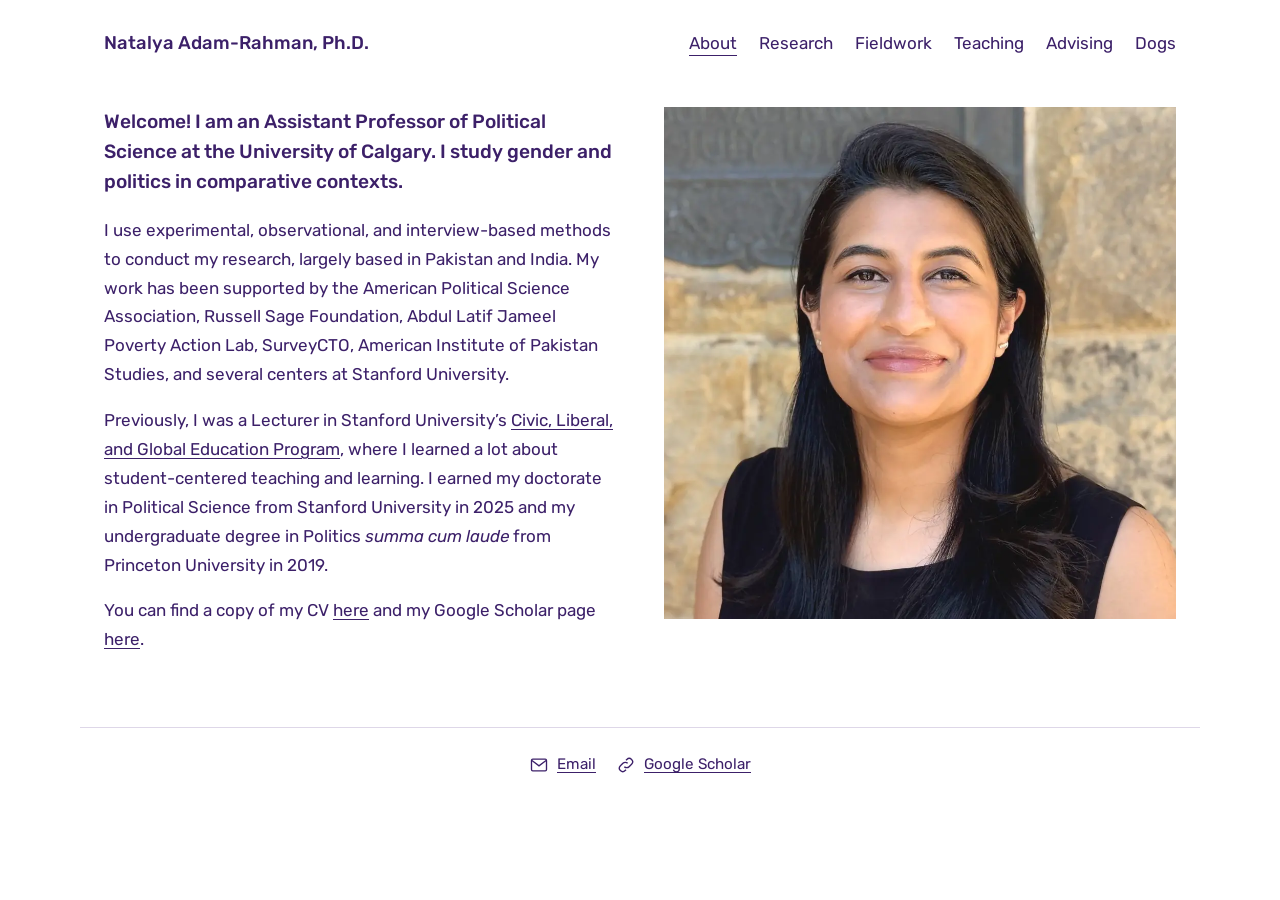
==== index.html @ b10420fa "Add files via upload" ====
<!doctype html>
<html lang="en">
<head>
  <meta charset="utf-8">
  <meta name="viewport" content="width=device-width, initial-scale=1">
  <title>Natalya Adam-Rahman, Ph.D.</title>
  <meta name="description" content="Natalya Adam-Rahman is an Assistant Professor of Political Science at the University of Calgary who studies gender and politics in comparative contexts.">
  <link rel="preconnect" href="https://fonts.googleapis.com">
  <link rel="preconnect" href="https://fonts.gstatic.com" crossorigin>
  <link rel="stylesheet" href="https://fonts.googleapis.com/css2?family=Rubik:wght@400;500&display=swap">
  <link rel="stylesheet" href="/assets/style.css">
</head>
<body>
  <a class="skip" href="#main">Skip to content</a>
  <header class="site">
    <a class="brand" href="/">Natalya Adam-Rahman, Ph.D.</a>
    <nav aria-label="Main">
      <ul>
        <li><a href="/" aria-current="page">About</a></li>
        <li><a href="/research/">Research</a></li>
        <li><a href="/fieldwork/">Fieldwork</a></li>
        <li><a href="/teaching/">Teaching</a></li>
        <li><a href="/advising/">Advising</a></li>
        <li><a href="/dogs/">Dogs</a></li>
      </ul>
    </nav>
  </header>
  <main id="main">
    <div class="about">
      <div class="text">
        <p class="lead">Welcome! I am an Assistant Professor of Political Science at the University of Calgary. I study gender and politics in comparative contexts.</p>
        <p>I use experimental, observational, and interview-based methods to conduct my research, largely based in Pakistan and India. My work has been supported by the American Political Science Association, Russell Sage Foundation, Abdul Latif Jameel Poverty Action Lab, SurveyCTO, American Institute of Pakistan Studies, and several centers at Stanford University.</p>
        <p>Previously, I was a Lecturer in Stanford University&rsquo;s <a href="https://college.stanford.edu/">Civic, Liberal, and Global Education Program</a>, where I learned a lot about student-centered teaching and learning. I earned my doctorate in Political Science from Stanford University in 2025 and my undergraduate degree in Politics <em>summa cum laude</em> from Princeton University in 2019.</p>
        <p>You can find a copy of my CV <a href="https://www.dropbox.com/scl/fi/oqahbxk9huhnshwngctyp/Natalya_CV_website.pdf?rlkey=xr1js6tplmu07tyn7t1gfaid4&amp;dl=0">here</a> and my Google Scholar page <a href="https://scholar.google.com/citations?hl=en&amp;user=ptAdw9YAAAAJ">here</a>.</p>
      </div>
      <figure style="margin:0">
        <img src="/images/about/headshot.webp" width="1000" height="1000" alt="Headshot of Natalya Adam-Rahman, smiling, in front of a stone wall">
      </figure>
    </div>
  </main>
  <footer class="site">
    <a href="mailto:natalya.adamrahman@ucalgary.ca" aria-label="Email Natalya">
      <svg viewBox="0 0 24 24" aria-hidden="true"><rect x="3" y="5" width="18" height="14" rx="1.5"/><path d="M3.5 6.5 12 13l8.5-6.5"/></svg>
      <span>Email</span></a>
    <a href="https://scholar.google.com/citations?hl=en&user=ptAdw9YAAAAJ" aria-label="Google Scholar profile">
      <svg viewBox="0 0 24 24" aria-hidden="true"><path d="M10 14a4 4 0 0 0 5.7 0l3-3a4 4 0 0 0-5.7-5.7l-1 1"/><path d="M14 10a4 4 0 0 0-5.7 0l-3 3A4 4 0 0 0 11 18.7l1-1"/></svg>
      <span>Google Scholar</span></a>
  </footer>
</body>
</html>
---- assets/style.css ----
:root {
  --ink: #3c2069;
  --ink-soft: #6b5a8a;
  --rule: #ded7e8;
  --bg: #ffffff;
}
@media (prefers-color-scheme: dark) {
  :root { --ink: #e6defa; --ink-soft: #b5a8d3; --rule: #3a2f57; --bg: #17111f; }
}
* { box-sizing: border-box; }
html { -webkit-text-size-adjust: 100%; }
body {
  margin: 0; background: var(--bg); color: var(--ink);
  font-family: "Rubik", system-ui, -apple-system, "Segoe UI", Roboto, sans-serif;
  font-size: 1.0625rem; line-height: 1.7;
}
a { color: var(--ink); text-underline-offset: 3px; text-decoration-thickness: 1px; }
a:hover { text-decoration-thickness: 2px; }
.skip { position: absolute; left: -999px; }
.skip:focus { left: 16px; top: 8px; background: var(--bg); padding: 6px 10px; z-index: 10; }

header.site {
  max-width: 1120px; margin: 0 auto; padding: 28px 24px 8px;
  display: flex; flex-wrap: wrap; align-items: baseline; justify-content: space-between; gap: 8px 32px;
}
.brand { font-weight: 500; font-size: 1.15rem; text-decoration: none; }
nav ul { list-style: none; margin: 0; padding: 0; display: flex; flex-wrap: wrap; gap: 4px 22px; }
nav a { text-decoration: none; padding: 2px 0; border-bottom: 1px solid transparent; }
nav a:hover { border-bottom-color: var(--ink); }
nav a[aria-current="page"] { border-bottom-color: var(--ink); }

main { max-width: 1120px; margin: 0 auto; padding: 40px 24px 56px; }

/* About */
.about { display: grid; grid-template-columns: 1fr 1fr; gap: 48px; align-items: start; }
.about .lead { font-weight: 500; font-size: 1.2rem; line-height: 1.55; margin-top: 0; }
.about img { width: 100%; height: auto; display: block; }
@media (max-width: 760px) {
  .about { grid-template-columns: 1fr; gap: 24px; }
  .about figure { order: -1; }
}

/* Research / lists */
.prose { max-width: 760px; }
.prose h2 { font-size: 1.25rem; font-weight: 500; margin: 2.2em 0 .7em; }
.prose h2:first-child { margin-top: 0; }
.pubs { list-style: none; padding: 0; margin: 0; }
.pubs li { margin: 0 0 1.15em; font-weight: 500; }
.pubs .note { font-weight: 400; }
.courses { margin: 0 0 1.5em; padding-left: 1.2em; }
.courses li { margin: .35em 0; }
.prose h2.course-h { margin-top: 1.8em; }

/* Fieldwork grid */
.grid { display: grid; grid-template-columns: repeat(3, 1fr); gap: 36px 24px; list-style: none; margin: 0; padding: 0; }
.grid figure { margin: 0; }
.grid button, .masonry button {
  display: block; width: 100%; padding: 0; border: 0; background: none; cursor: zoom-in; color: inherit; font: inherit;
}
.grid img { width: 100%; height: auto; aspect-ratio: 4 / 3; object-fit: cover; display: block; background: var(--rule); }
.grid figcaption { margin-top: 10px; font-size: .98rem; line-height: 1.5; }
@media (max-width: 860px) { .grid { grid-template-columns: repeat(2, 1fr); } }
@media (max-width: 520px) { .grid { grid-template-columns: 1fr; } }

/* Dogs masonry */
.masonry { columns: 3; column-gap: 16px; margin-top: 32px; }
.masonry figure { margin: 0 0 16px; break-inside: avoid; }
.masonry img { width: 100%; height: auto; display: block; background: var(--rule); }
@media (max-width: 860px) { .masonry { columns: 2; } }
@media (max-width: 460px) { .masonry { columns: 1; } }

/* Lightbox */
dialog.lb { border: 0; padding: 0; background: transparent; max-width: 96vw; max-height: 96vh; color: #fff; overflow: visible; }
dialog.lb::backdrop { background: rgba(10, 6, 20, .88); }
.lb-inner { display: flex; flex-direction: column; align-items: center; gap: 12px; }
.lb img { max-width: 92vw; max-height: 80vh; width: auto; height: auto; display: block; }
.lb p { margin: 0; max-width: 70ch; text-align: center; font-size: .98rem; line-height: 1.5; }
.lb-btn {
  position: fixed; top: 50%; transform: translateY(-50%); background: rgba(255,255,255,.14); color: #fff;
  border: 0; font-size: 1.8rem; width: 48px; height: 64px; cursor: pointer; border-radius: 6px;
}
.lb-btn:hover, .lb-btn:focus-visible { background: rgba(255,255,255,.3); }
.lb-prev { left: 12px; } .lb-next { right: 12px; }
.lb-close { position: fixed; top: 12px; right: 14px; background: rgba(255,255,255,.14); color: #fff; border: 0; font-size: 1.4rem; width: 44px; height: 44px; cursor: pointer; border-radius: 6px; }

footer.site { max-width: 1120px; margin: 0 auto; padding: 24px 24px 56px; border-top: 1px solid var(--rule); display: flex; gap: 20px; align-items: center; justify-content: center; font-size: .95rem; }
footer.site a { display: inline-flex; align-items: center; gap: 8px; }
footer.site svg { width: 20px; height: 20px; fill: none; stroke: currentColor; stroke-width: 1.6; }

:focus-visible { outline: 2px solid var(--ink); outline-offset: 3px; }
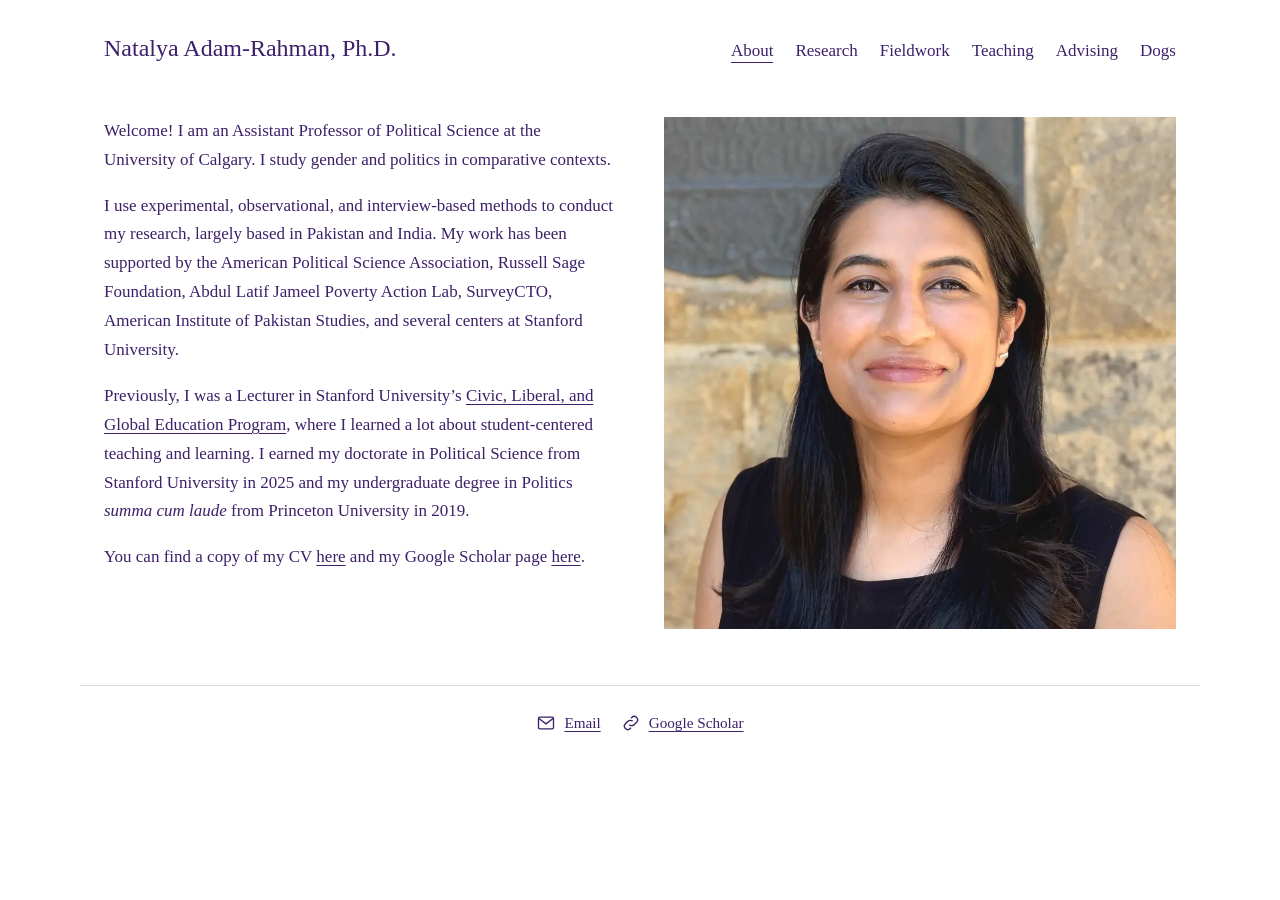
==== commit 091808f3: "Update index.html changed CV link" ====
--- a/index.html
+++ b/index.html
@@ -31,7 +31,7 @@
         <p class="lead">Welcome! I am an Assistant Professor of Political Science at the University of Calgary. I study gender and politics in comparative contexts.</p>
         <p>I use experimental, observational, and interview-based methods to conduct my research, largely based in Pakistan and India. My work has been supported by the American Political Science Association, Russell Sage Foundation, Abdul Latif Jameel Poverty Action Lab, SurveyCTO, American Institute of Pakistan Studies, and several centers at Stanford University.</p>
         <p>Previously, I was a Lecturer in Stanford University&rsquo;s <a href="https://college.stanford.edu/">Civic, Liberal, and Global Education Program</a>, where I learned a lot about student-centered teaching and learning. I earned my doctorate in Political Science from Stanford University in 2025 and my undergraduate degree in Politics <em>summa cum laude</em> from Princeton University in 2019.</p>
-        <p>You can find a copy of my CV <a href="https://www.dropbox.com/scl/fi/oqahbxk9huhnshwngctyp/Natalya_CV_website.pdf?rlkey=xr1js6tplmu07tyn7t1gfaid4&amp;dl=0">here</a> and my Google Scholar page <a href="https://scholar.google.com/citations?hl=en&amp;user=ptAdw9YAAAAJ">here</a>.</p>
+        <p>You can find a copy of my CV <a href="https://www.dropbox.com/scl/fo/bl02f4j4ggl7iod8vlyen/AMowQBdzCCBJn-1pRVgbPyE?rlkey=ybn12zkrfjl30my84ceqxc5m1&st=f4zmqle5&dl=0">here</a> and my Google Scholar page <a href="https://scholar.google.com/citations?hl=en&amp;user=ptAdw9YAAAAJ">here</a>.</p>
       </div>
       <figure style="margin:0">
         <img src="/images/about/headshot.webp" width="1000" height="1000" alt="Headshot of Natalya Adam-Rahman, smiling, in front of a stone wall">
--- a/assets/style.css
+++ b/assets/style.css
@@ -3,6 +3,11 @@
   --ink-soft: #6b5a8a;
   --rule: #ded7e8;
   --bg: #ffffff;
+  /* Text sizes: change these to resize text across the whole site */
+  --size-body: 1.0625rem;   /* normal paragraph text */
+  --size-brand: 1.5rem;     /* your name in the header */
+  --size-nav: 1.0625rem;    /* About / Research / ... links */
+  --size-heading: 1.25rem;  /* section headings (Research, Teaching) */
 }
 @media (prefers-color-scheme: dark) {
   :root { --ink: #e6defa; --ink-soft: #b5a8d3; --rule: #3a2f57; --bg: #17111f; }
@@ -11,8 +16,9 @@
 html { -webkit-text-size-adjust: 100%; }
 body {
   margin: 0; background: var(--bg); color: var(--ink);
-  font-family: "Rubik", system-ui, -apple-system, "Segoe UI", Roboto, sans-serif;
-  font-size: 1.0625rem; line-height: 1.7;
+  /* font-family: "Rubik", system-ui, sans-serif; */
+  font-family: Georgia, "Times New Roman", serif;
+  font-size: var(--size-body); line-height: 1.7;
 }
 a { color: var(--ink); text-underline-offset: 3px; text-decoration-thickness: 1px; }
 a:hover { text-decoration-thickness: 2px; }
@@ -23,9 +29,9 @@
   max-width: 1120px; margin: 0 auto; padding: 28px 24px 8px;
   display: flex; flex-wrap: wrap; align-items: baseline; justify-content: space-between; gap: 8px 32px;
 }
-.brand { font-weight: 500; font-size: 1.15rem; text-decoration: none; }
+.brand { font-weight: 500; font-size: var(--size-brand); text-decoration: none; }
 nav ul { list-style: none; margin: 0; padding: 0; display: flex; flex-wrap: wrap; gap: 4px 22px; }
-nav a { text-decoration: none; padding: 2px 0; border-bottom: 1px solid transparent; }
+nav a { font-size: var(--size-nav); text-decoration: none; padding: 2px 0; border-bottom: 1px solid transparent; }
 nav a:hover { border-bottom-color: var(--ink); }
 nav a[aria-current="page"] { border-bottom-color: var(--ink); }
 
@@ -33,7 +39,7 @@
 
 /* About */
 .about { display: grid; grid-template-columns: 1fr 1fr; gap: 48px; align-items: start; }
-.about .lead { font-weight: 500; font-size: 1.2rem; line-height: 1.55; margin-top: 0; }
+.about .lead { font-weight: 500; font-size: var(--size-body); margin-top: 0; }
 .about img { width: 100%; height: auto; display: block; }
 @media (max-width: 760px) {
   .about { grid-template-columns: 1fr; gap: 24px; }
@@ -42,10 +48,10 @@
 
 /* Research / lists */
 .prose { max-width: 760px; }
-.prose h2 { font-size: 1.25rem; font-weight: 500; margin: 2.2em 0 .7em; }
+.prose h2 { font-size: var(--size-heading); font-weight: 500; margin: 2.2em 0 .7em; }
 .prose h2:first-child { margin-top: 0; }
 .pubs { list-style: none; padding: 0; margin: 0; }
-.pubs li { margin: 0 0 1.15em; font-weight: 500; }
+.pubs li { margin: 0 0 1.15em; font-weight: 400; }
 .pubs .note { font-weight: 400; }
 .courses { margin: 0 0 1.5em; padding-left: 1.2em; }
 .courses li { margin: .35em 0; }
